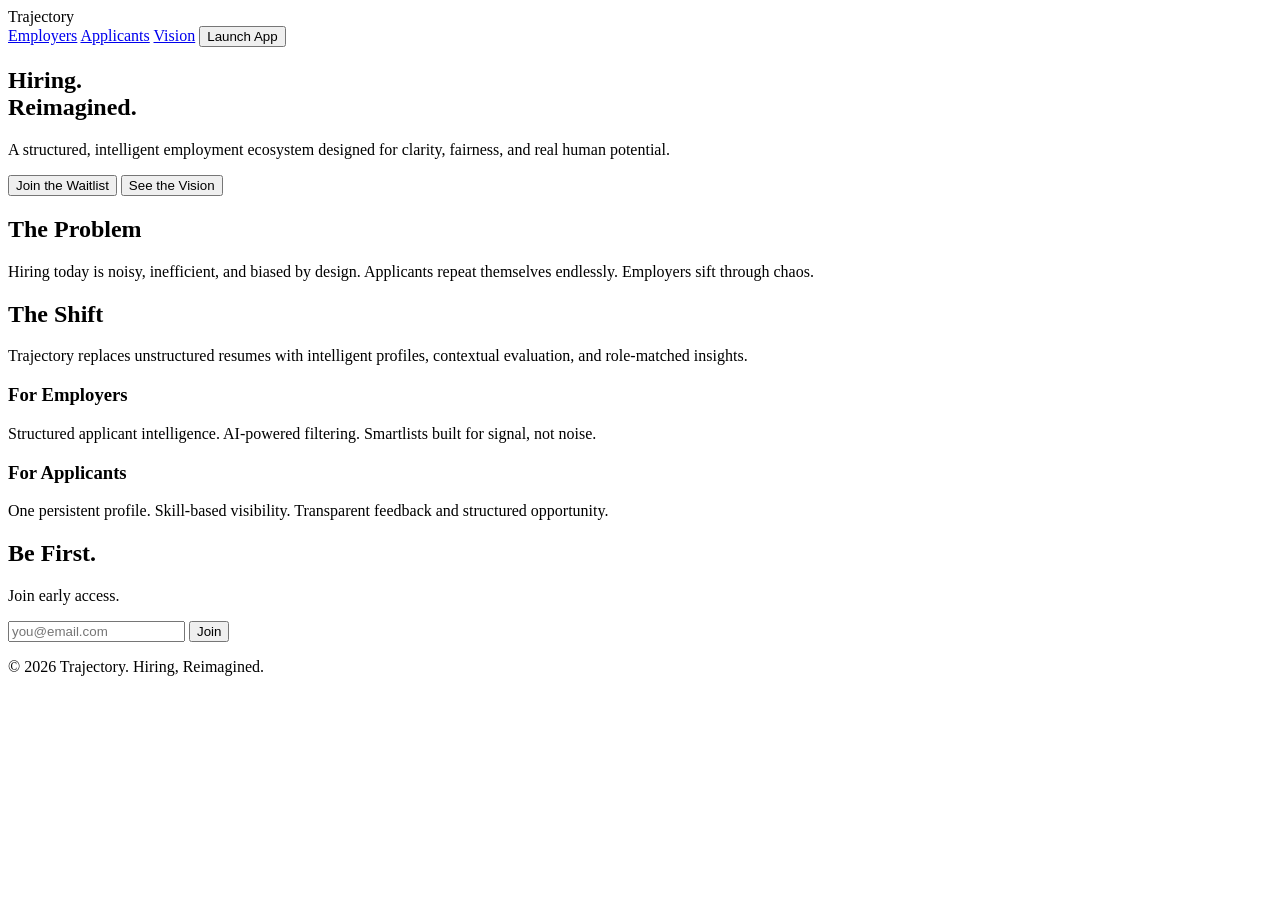
==== index.html @ 7c2caee3 "initial" ====
<!DOCTYPE html>
<html lang="en">
<head>
  <meta charset="UTF-8">
  <meta name="viewport" content="width=device-width, initial-scale=1.0">
  <title>Trajectory | Hiring, Reimagined</title>
  <link rel="stylesheet" href="css/base.css">
  <link rel="stylesheet" href="css/animations.css">
  <script defer src="js/main.js"></script>
</head>
<body>

<header class="navbar">
  <div class="logo">Trajectory</div>
  <nav>
    <a href="#employers">Employers</a>
    <a href="#applicants">Applicants</a>
    <a href="#vision">Vision</a>
    <button class="launch-btn">Launch App</button>
  </nav>
</header>

<section class="hero">
  <div class="hero-content">
    <h1>
      Hiring.<br>
      <span class="gradient-text">Reimagined.</span>
    </h1>
    <p>
      A structured, intelligent employment ecosystem designed for clarity,
      fairness, and real human potential.
    </p>
    <div class="hero-buttons">
      <button class="primary-btn">Join the Waitlist</button>
      <button class="secondary-btn">See the Vision</button>
    </div>
  </div>
  <div class="hero-glow"></div>
</section>

<section class="problem">
  <h2>The Problem</h2>
  <p>
    Hiring today is noisy, inefficient, and biased by design.
    Applicants repeat themselves endlessly. Employers sift through chaos.
  </p>
</section>

<section id="vision" class="vision">
  <h2>The Shift</h2>
  <p>
    Trajectory replaces unstructured resumes with intelligent profiles,
    contextual evaluation, and role-matched insights.
  </p>
</section>

<section id="employers" class="split-section">
  <div>
    <h3>For Employers</h3>
    <p>
      Structured applicant intelligence. AI-powered filtering.
      Smartlists built for signal, not noise.
    </p>
  </div>
</section>

<section id="applicants" class="split-section">
  <div>
    <h3>For Applicants</h3>
    <p>
      One persistent profile. Skill-based visibility.
      Transparent feedback and structured opportunity.
    </p>
  </div>
</section>

<section class="waitlist">
  <h2>Be First.</h2>
  <p>Join early access.</p>
  <form id="waitlist-form">
    <input type="email" placeholder="you@email.com" required>
    <button type="submit">Join</button>
  </form>
</section>

<footer>
  <p>© 2026 Trajectory. Hiring, Reimagined.</p>
</footer>

</body>
</html>
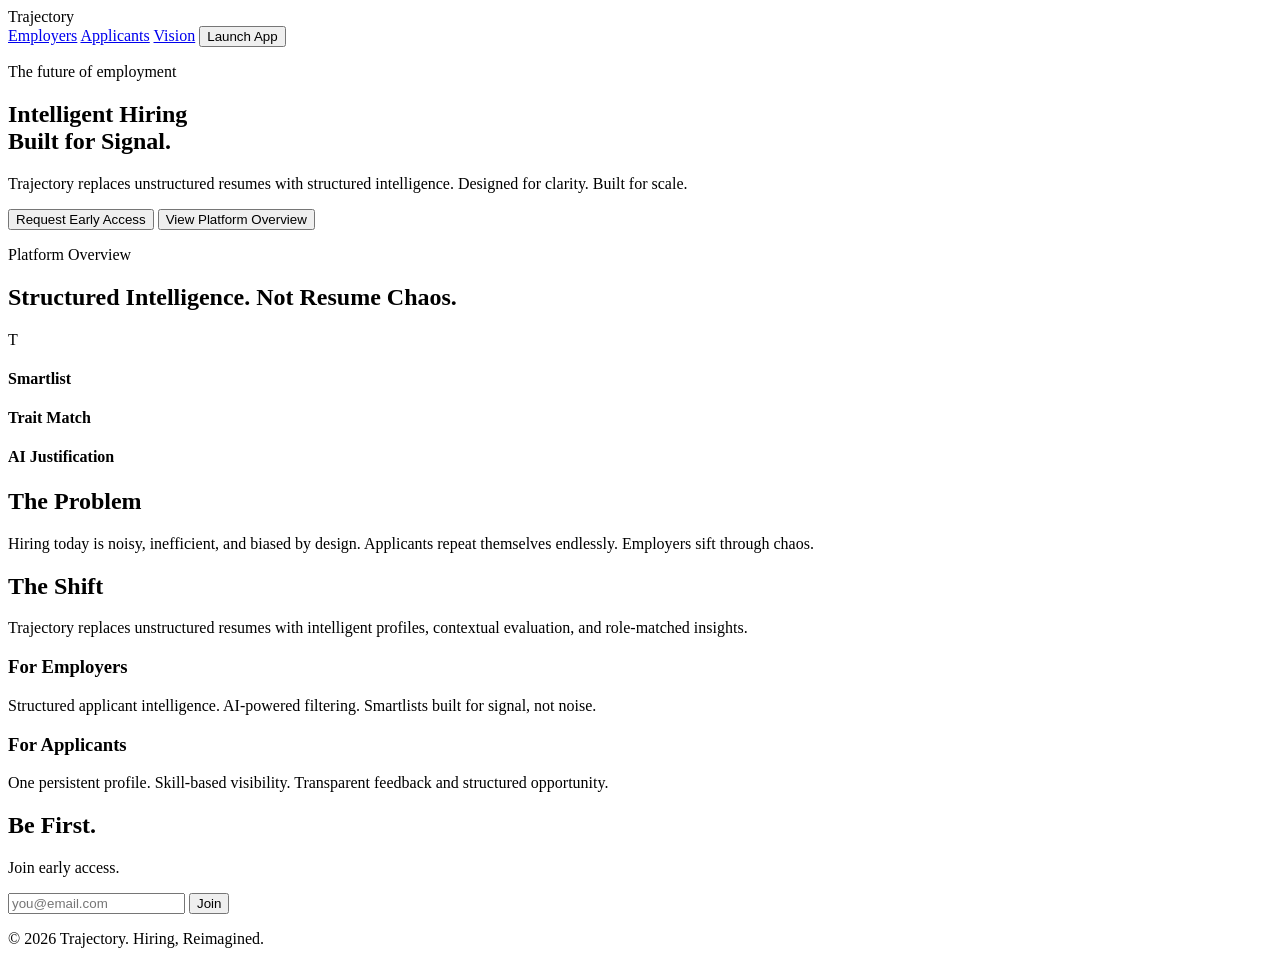
==== commit 7195bd3a: "features added" ====
--- a/index.html
+++ b/index.html
@@ -21,21 +21,68 @@
 </header>
 
 <section class="hero">
-  <div class="hero-content">
+  <div class="hero-inner">
+    <p class="eyebrow">The future of employment</p>
+    
     <h1>
-      Hiring.<br>
-      <span class="gradient-text">Reimagined.</span>
+      Intelligent Hiring<br>
+      <span class="gradient-text">Built for Signal.</span>
     </h1>
-    <p>
-      A structured, intelligent employment ecosystem designed for clarity,
-      fairness, and real human potential.
+
+    <p class="subtext">
+      Trajectory replaces unstructured resumes with structured intelligence.
+      Designed for clarity. Built for scale.
     </p>
+
     <div class="hero-buttons">
-      <button class="primary-btn">Join the Waitlist</button>
-      <button class="secondary-btn">See the Vision</button>
+      <button class="primary-btn">Request Early Access</button>
+      <button class="secondary-btn">View Platform Overview</button>
     </div>
   </div>
-  <div class="hero-glow"></div>
+
+  <div class="hero-grid"></div>
+</section>
+
+<section class="product-preview">
+  <div class="product-header">
+    <p class="eyebrow">Platform Overview</p>
+    <h2>Structured Intelligence. Not Resume Chaos.</h2>
+  </div>
+
+  <div class="dashboard-wrapper">
+    <div class="dashboard-mock">
+      <div class="sidebar">
+        <div class="logo-small">T</div>
+        <div class="nav-item active"></div>
+        <div class="nav-item"></div>
+        <div class="nav-item"></div>
+      </div>
+
+      <div class="dashboard-content">
+        <div class="topbar"></div>
+
+        <div class="cards">
+          <div class="card large">
+            <h4>Smartlist</h4>
+            <div class="bar"></div>
+            <div class="bar short"></div>
+            <div class="bar"></div>
+          </div>
+
+          <div class="card">
+            <h4>Trait Match</h4>
+            <div class="circle"></div>
+          </div>
+
+          <div class="card">
+            <h4>AI Justification</h4>
+            <div class="bar"></div>
+            <div class="bar short"></div>
+          </div>
+        </div>
+      </div>
+    </div>
+  </div>
 </section>
 
 <section class="problem">
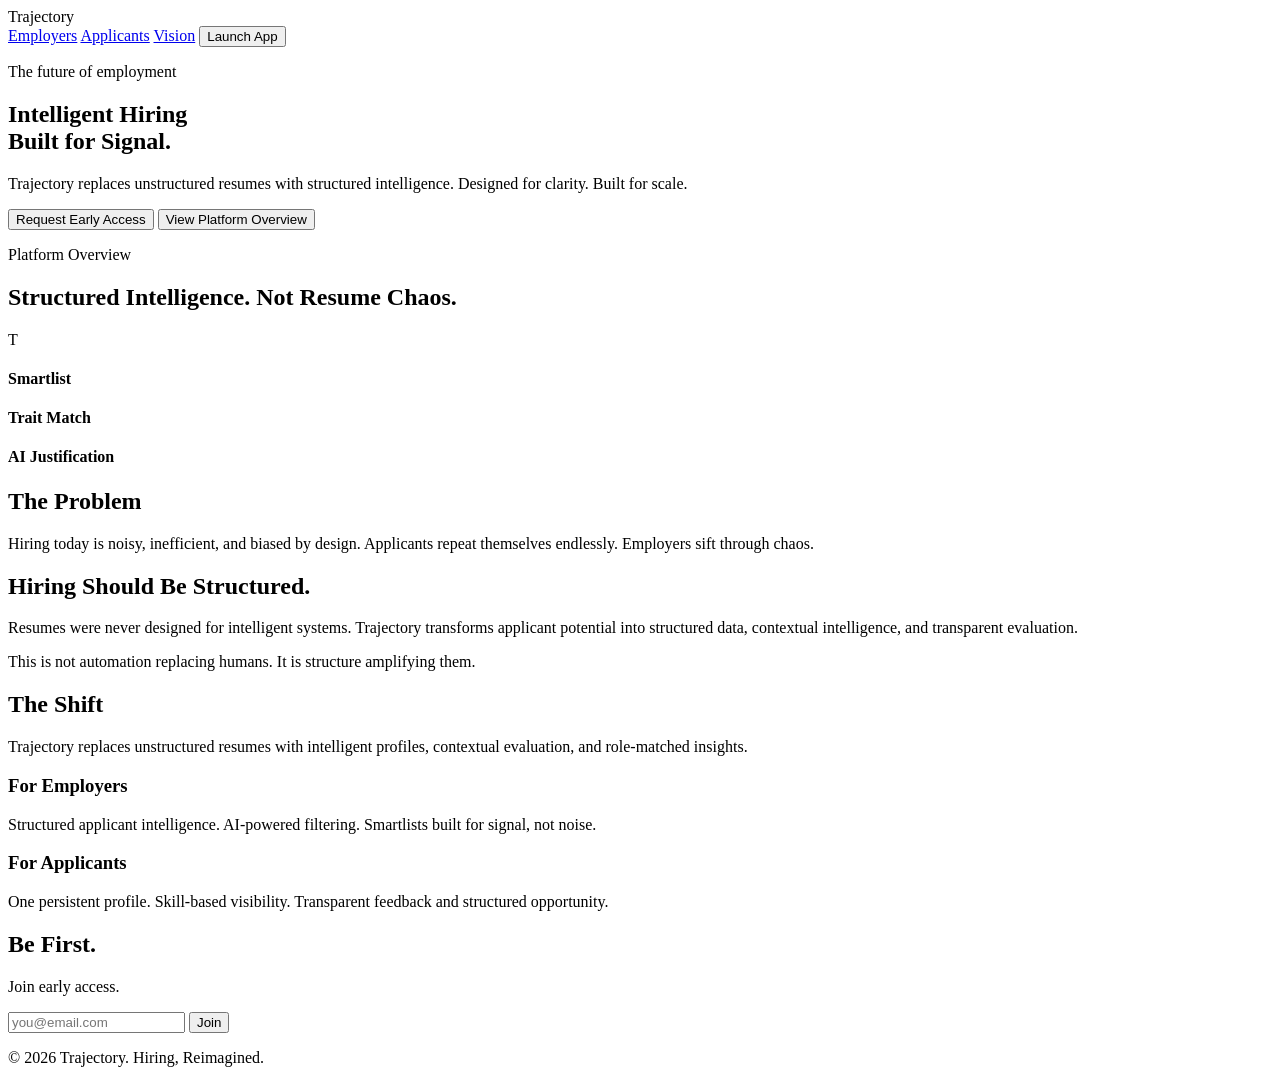
==== commit a28c5fc0: "ups" ====
--- a/index.html
+++ b/index.html
@@ -93,6 +93,19 @@
   </p>
 </section>
 
+<section class="manifesto">
+  <h2>Hiring Should Be Structured.</h2>
+  <p>
+    Resumes were never designed for intelligent systems.
+    Trajectory transforms applicant potential into structured data,
+    contextual intelligence, and transparent evaluation.
+  </p>
+  <p>
+    This is not automation replacing humans.
+    It is structure amplifying them.
+  </p>
+</section>
+
 <section id="vision" class="vision">
   <h2>The Shift</h2>
   <p>
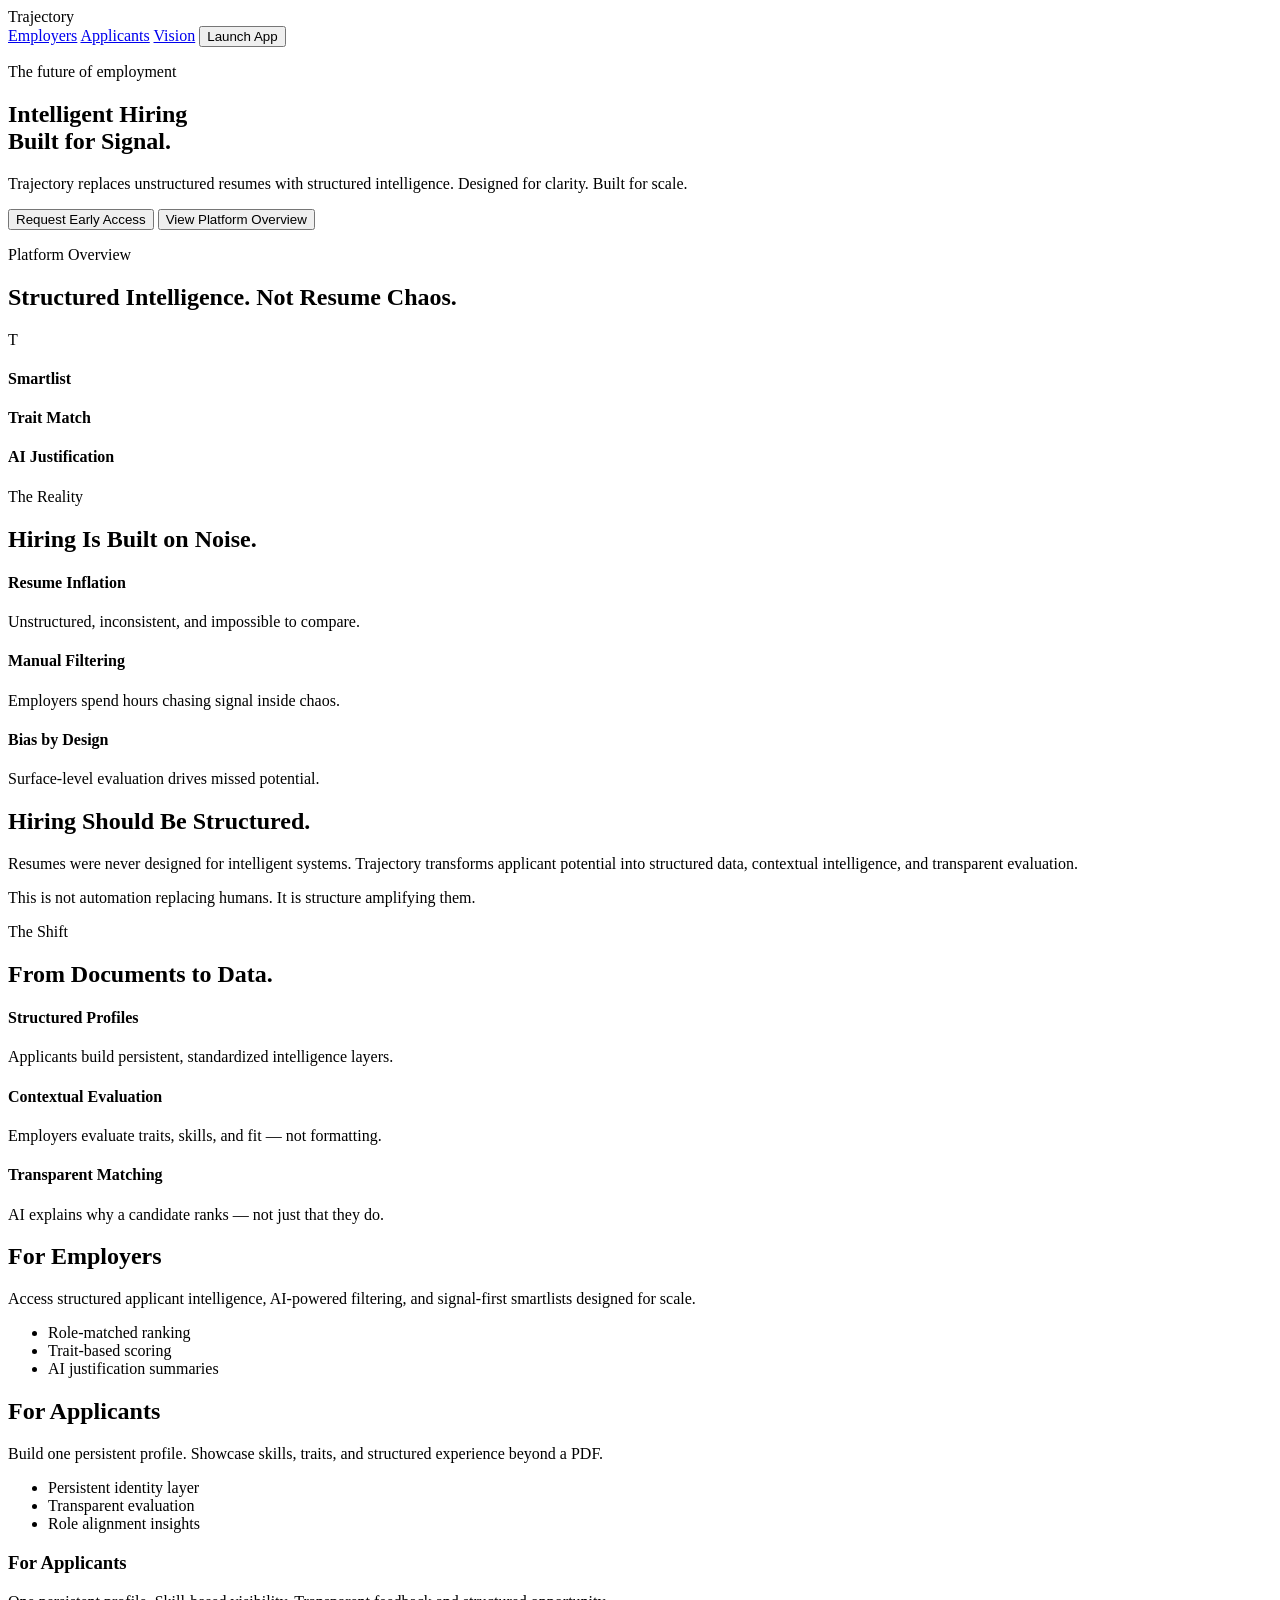
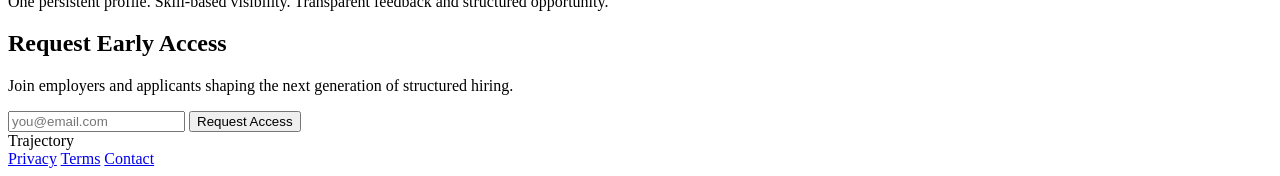
==== commit 72d2b6c2: "Home ups" ====
--- a/index.html
+++ b/index.html
@@ -86,11 +86,27 @@
 </section>
 
 <section class="problem">
-  <h2>The Problem</h2>
-  <p>
-    Hiring today is noisy, inefficient, and biased by design.
-    Applicants repeat themselves endlessly. Employers sift through chaos.
-  </p>
+  <div class="section-inner">
+    <p class="eyebrow">The Reality</p>
+    <h2>Hiring Is Built on Noise.</h2>
+
+    <div class="problem-grid">
+      <div class="problem-card">
+        <h4>Resume Inflation</h4>
+        <p>Unstructured, inconsistent, and impossible to compare.</p>
+      </div>
+
+      <div class="problem-card">
+        <h4>Manual Filtering</h4>
+        <p>Employers spend hours chasing signal inside chaos.</p>
+      </div>
+
+      <div class="problem-card">
+        <h4>Bias by Design</h4>
+        <p>Surface-level evaluation drives missed potential.</p>
+      </div>
+    </div>
+  </div>
 </section>
 
 <section class="manifesto">
@@ -107,20 +123,58 @@
 </section>
 
 <section id="vision" class="vision">
-  <h2>The Shift</h2>
-  <p>
-    Trajectory replaces unstructured resumes with intelligent profiles,
-    contextual evaluation, and role-matched insights.
-  </p>
-</section>
-
-<section id="employers" class="split-section">
-  <div>
-    <h3>For Employers</h3>
-    <p>
-      Structured applicant intelligence. AI-powered filtering.
-      Smartlists built for signal, not noise.
-    </p>
+  <div class="section-inner">
+    <p class="eyebrow">The Shift</p>
+    <h2>From Documents to Data.</h2>
+
+    <div class="vision-split">
+      <div>
+        <h4>Structured Profiles</h4>
+        <p>Applicants build persistent, standardized intelligence layers.</p>
+      </div>
+
+      <div>
+        <h4>Contextual Evaluation</h4>
+        <p>Employers evaluate traits, skills, and fit — not formatting.</p>
+      </div>
+
+      <div>
+        <h4>Transparent Matching</h4>
+        <p>AI explains why a candidate ranks — not just that they do.</p>
+      </div>
+    </div>
+  </div>
+</section>
+
+<section class="audience">
+  <div class="audience-inner">
+
+    <div id="employers" class="audience-block">
+      <h2>For Employers</h2>
+      <p>
+        Access structured applicant intelligence, AI-powered filtering,
+        and signal-first smartlists designed for scale.
+      </p>
+      <ul>
+        <li>Role-matched ranking</li>
+        <li>Trait-based scoring</li>
+        <li>AI justification summaries</li>
+      </ul>
+    </div>
+
+    <div id="applicants" class="audience-block">
+      <h2>For Applicants</h2>
+      <p>
+        Build one persistent profile. Showcase skills,
+        traits, and structured experience beyond a PDF.
+      </p>
+      <ul>
+        <li>Persistent identity layer</li>
+        <li>Transparent evaluation</li>
+        <li>Role alignment insights</li>
+      </ul>
+    </div>
+
   </div>
 </section>
 
@@ -135,16 +189,29 @@
 </section>
 
 <section class="waitlist">
-  <h2>Be First.</h2>
-  <p>Join early access.</p>
-  <form id="waitlist-form">
-    <input type="email" placeholder="you@email.com" required>
-    <button type="submit">Join</button>
-  </form>
-</section>
-
-<footer>
-  <p>© 2026 Trajectory. Hiring, Reimagined.</p>
+  <div class="waitlist-inner">
+    <h2>Request Early Access</h2>
+    <p>
+      Join employers and applicants shaping the next generation
+      of structured hiring.
+    </p>
+
+    <form id="waitlist-form">
+      <input type="email" placeholder="you@email.com" required>
+      <button type="submit" class="primary-btn">Request Access</button>
+    </form>
+  </div>
+</section>
+
+<footer class="footer">
+  <div class="footer-inner">
+    <div class="footer-logo">Trajectory</div>
+    <div class="footer-links">
+      <a href="#">Privacy</a>
+      <a href="#">Terms</a>
+      <a href="#">Contact</a>
+    </div>
+  </div>
 </footer>
 
 </body>
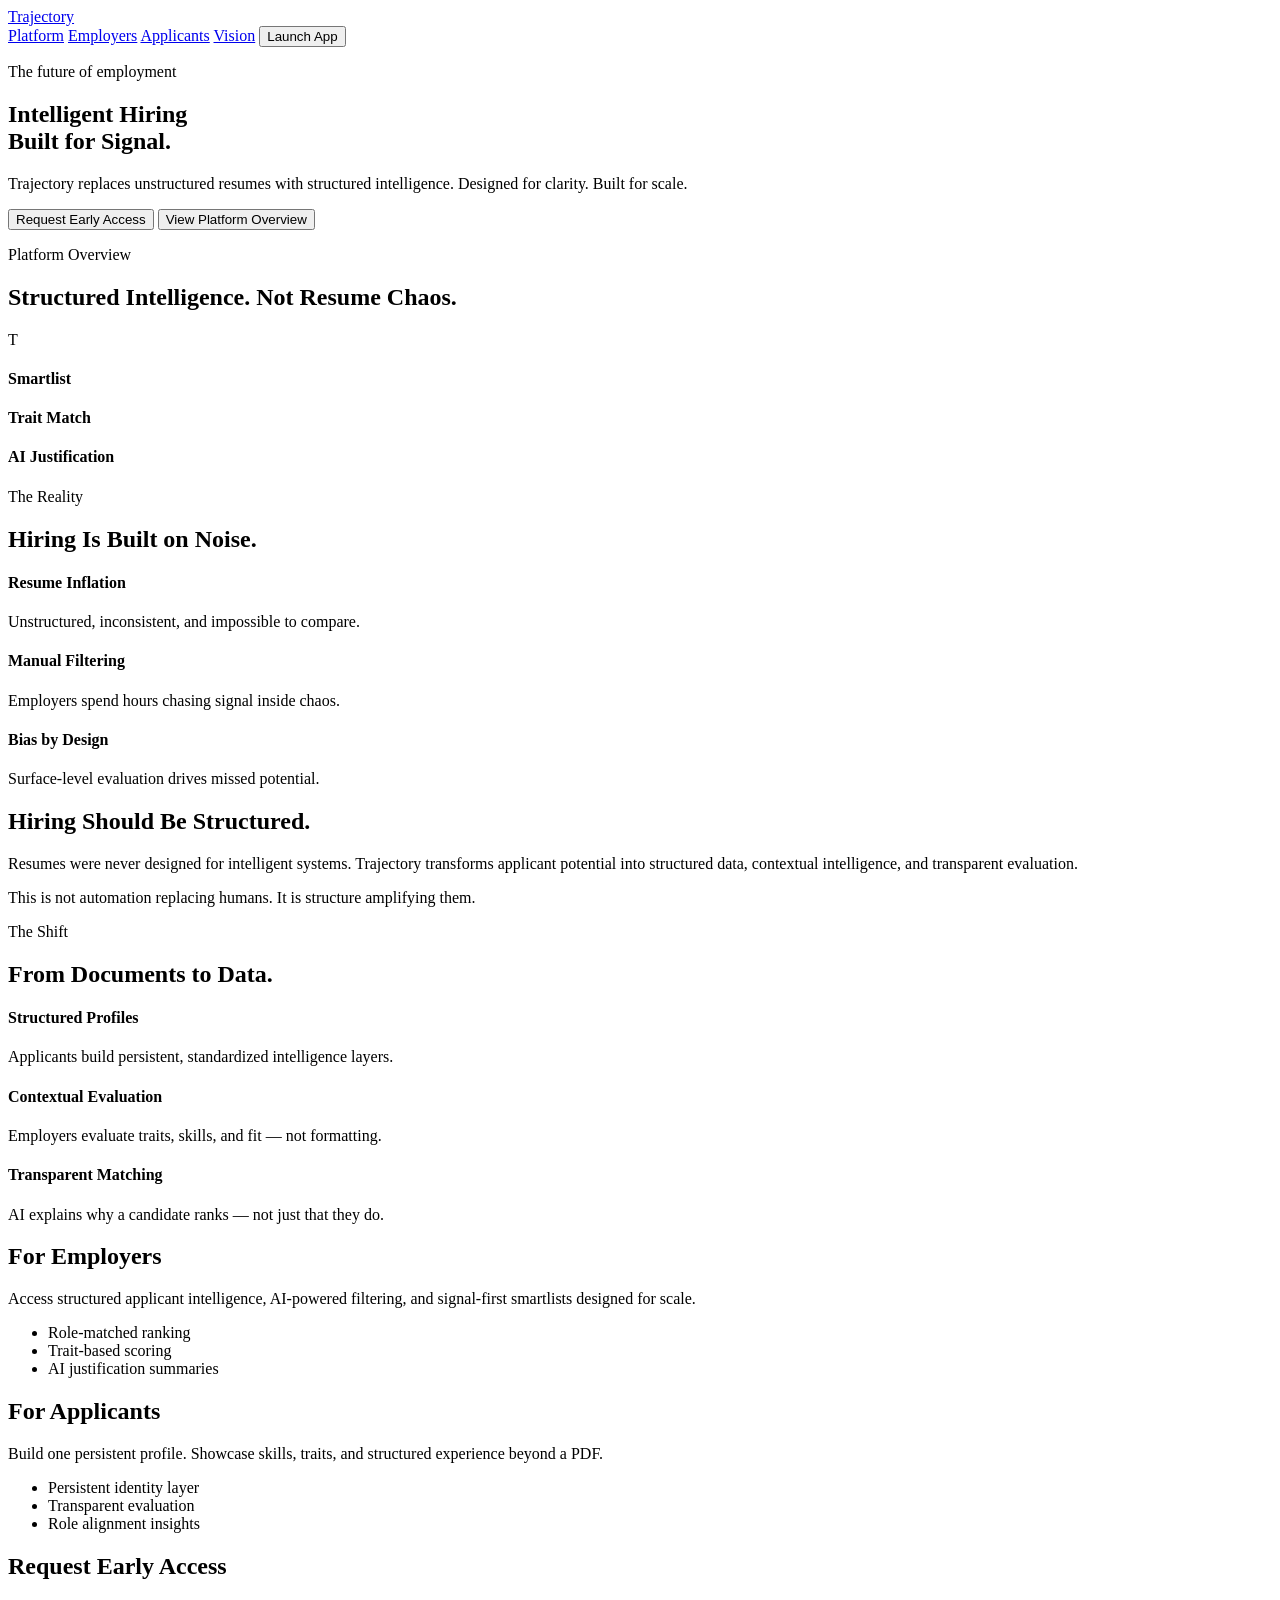
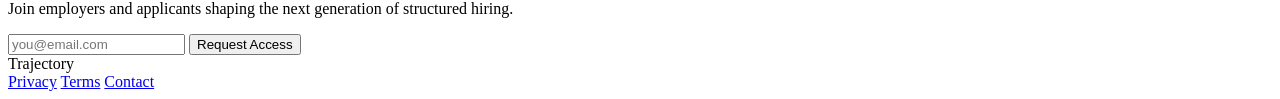
==== commit 75d36733: "navbar + pages" ====
--- a/index.html
+++ b/index.html
@@ -10,15 +10,7 @@
 </head>
 <body>
 
-<header class="navbar">
-  <div class="logo">Trajectory</div>
-  <nav>
-    <a href="#employers">Employers</a>
-    <a href="#applicants">Applicants</a>
-    <a href="#vision">Vision</a>
-    <button class="launch-btn">Launch App</button>
-  </nav>
-</header>
+<div id="navbar-placeholder"></div>
 
 <section class="hero">
   <div class="hero-inner">
@@ -178,16 +170,6 @@
   </div>
 </section>
 
-<section id="applicants" class="split-section">
-  <div>
-    <h3>For Applicants</h3>
-    <p>
-      One persistent profile. Skill-based visibility.
-      Transparent feedback and structured opportunity.
-    </p>
-  </div>
-</section>
-
 <section class="waitlist">
   <div class="waitlist-inner">
     <h2>Request Early Access</h2>
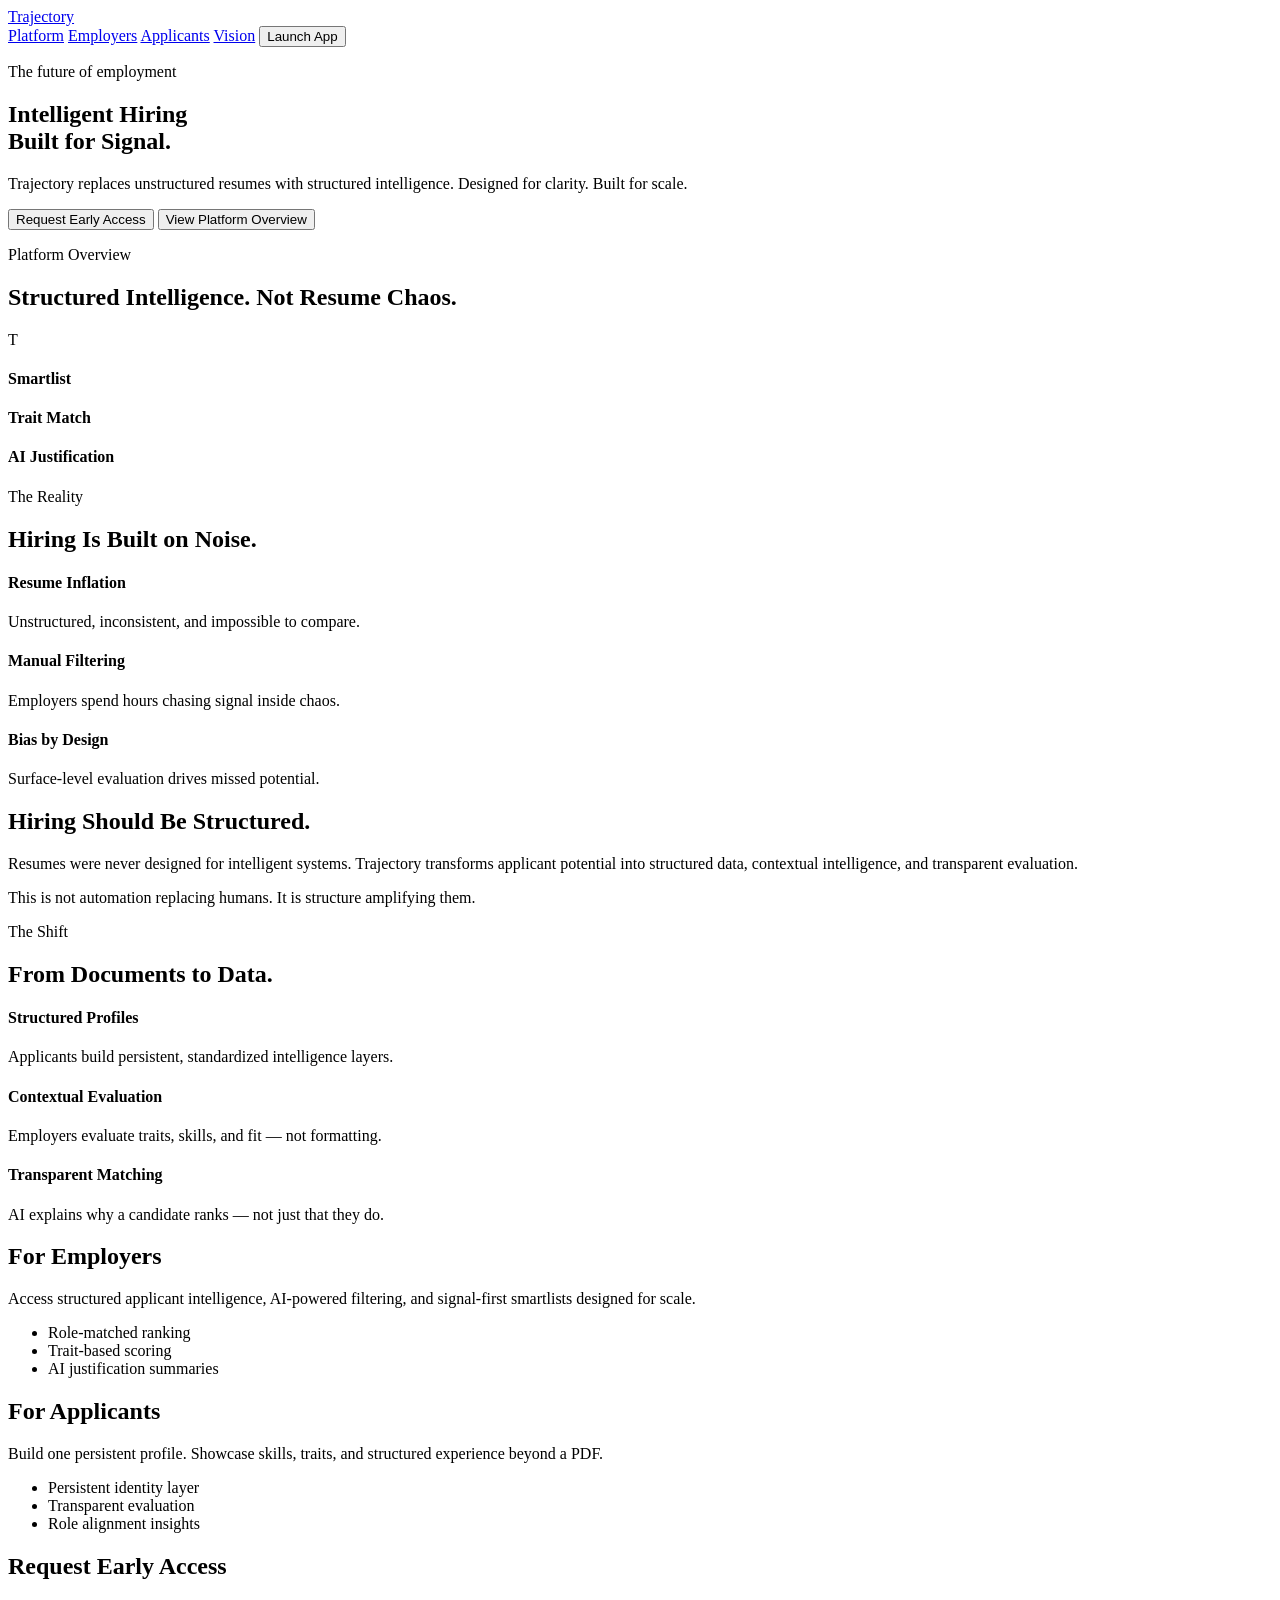
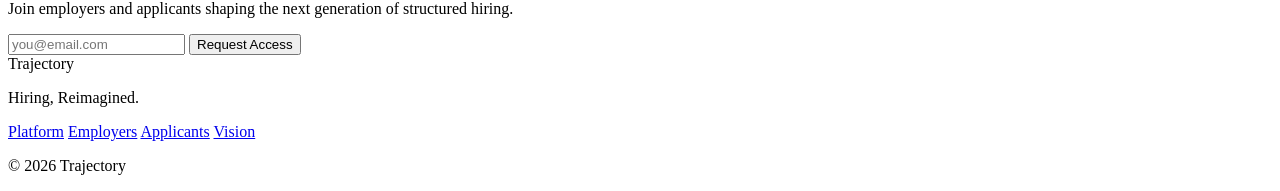
==== commit 6b0a385a: "footer" ====
--- a/index.html
+++ b/index.html
@@ -185,16 +185,7 @@
   </div>
 </section>
 
-<footer class="footer">
-  <div class="footer-inner">
-    <div class="footer-logo">Trajectory</div>
-    <div class="footer-links">
-      <a href="#">Privacy</a>
-      <a href="#">Terms</a>
-      <a href="#">Contact</a>
-    </div>
-  </div>
-</footer>
+<div id="footer-placeholder"></div>
 
 </body>
 </html>
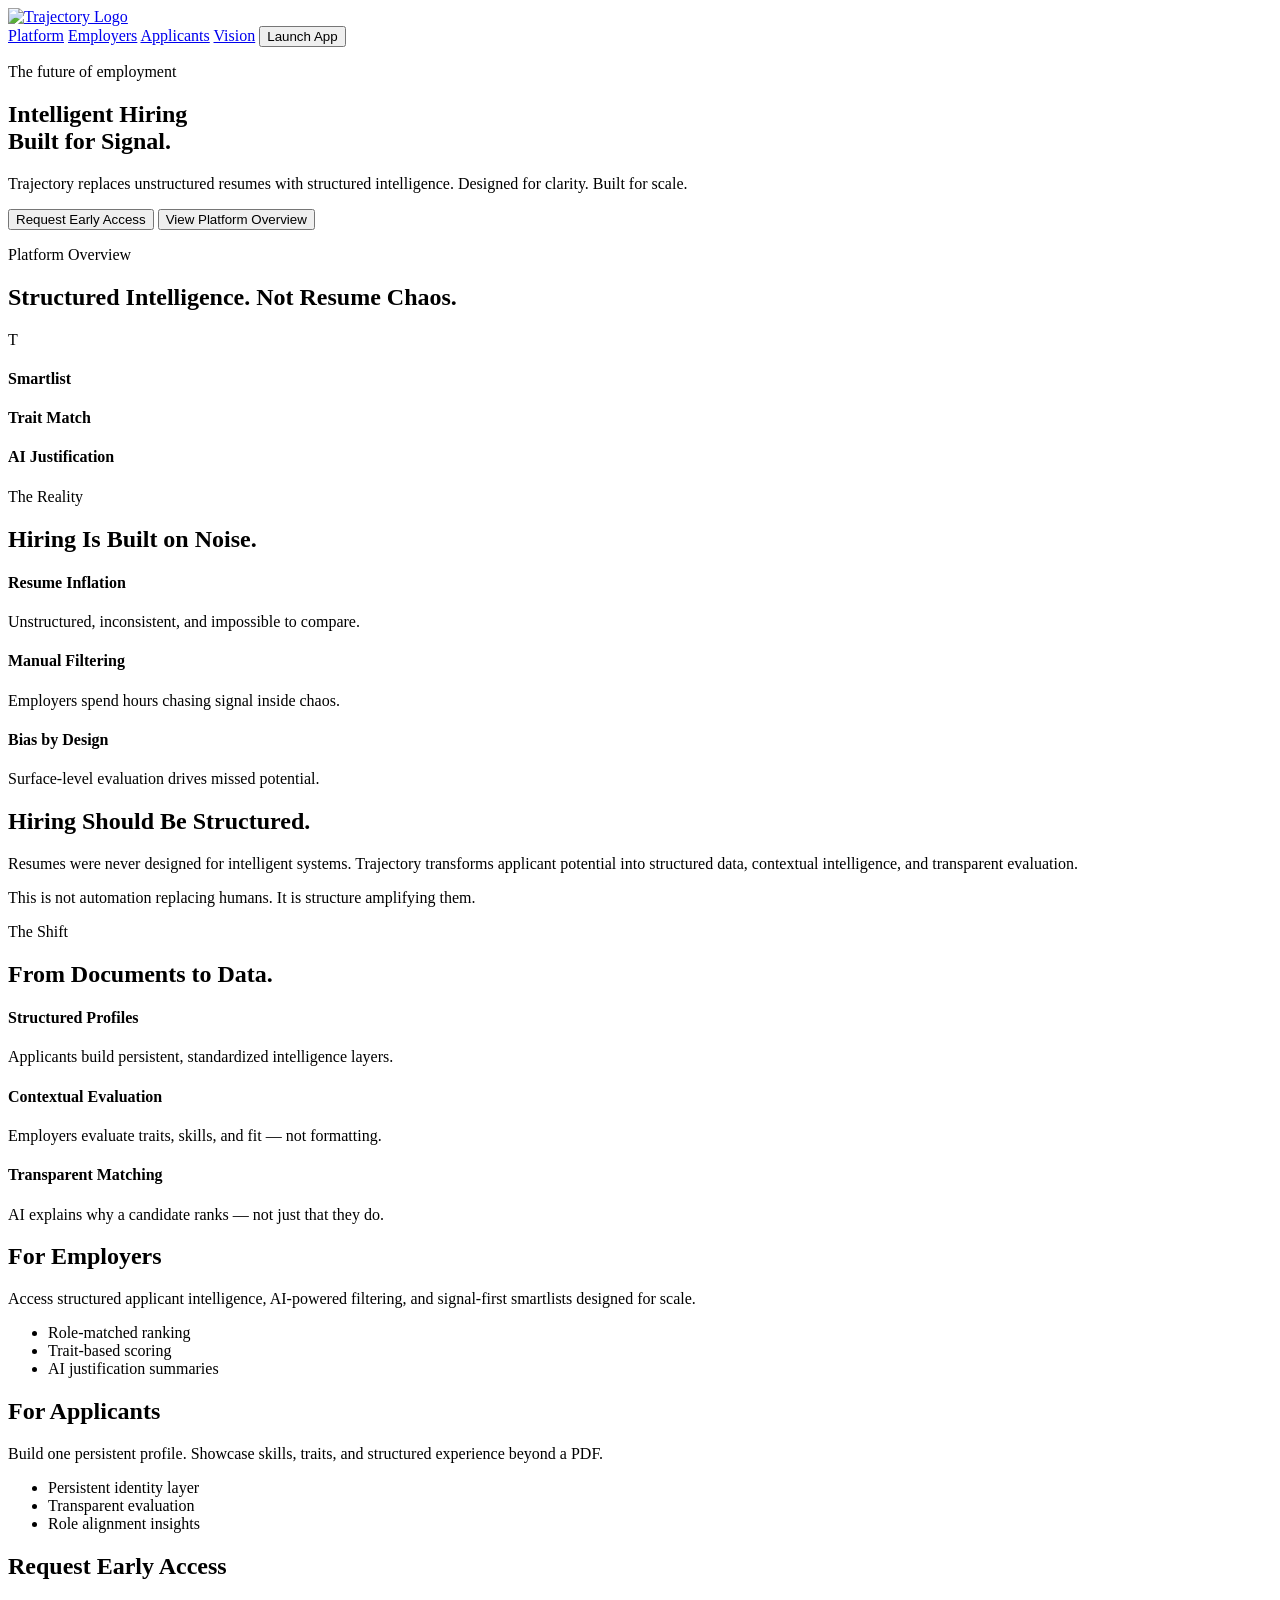
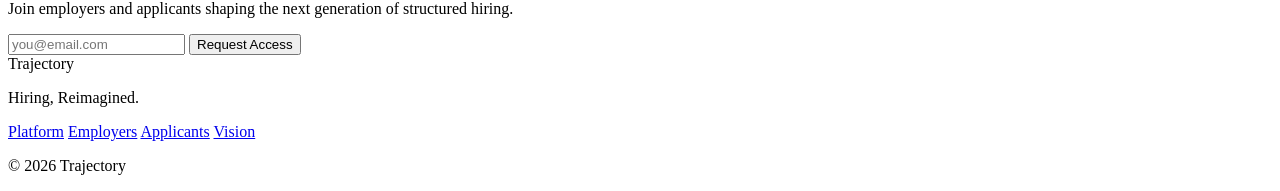
==== commit e6ce30a9: "favicon and logo" ====
--- a/index.html
+++ b/index.html
@@ -4,6 +4,7 @@
   <meta charset="UTF-8">
   <meta name="viewport" content="width=device-width, initial-scale=1.0">
   <title>Trajectory | Hiring, Reimagined</title>
+  <link rel="icon" type="image/png" href="assets/icons/favicon.png">
   <link rel="stylesheet" href="css/base.css">
   <link rel="stylesheet" href="css/animations.css">
   <script defer src="js/main.js"></script>
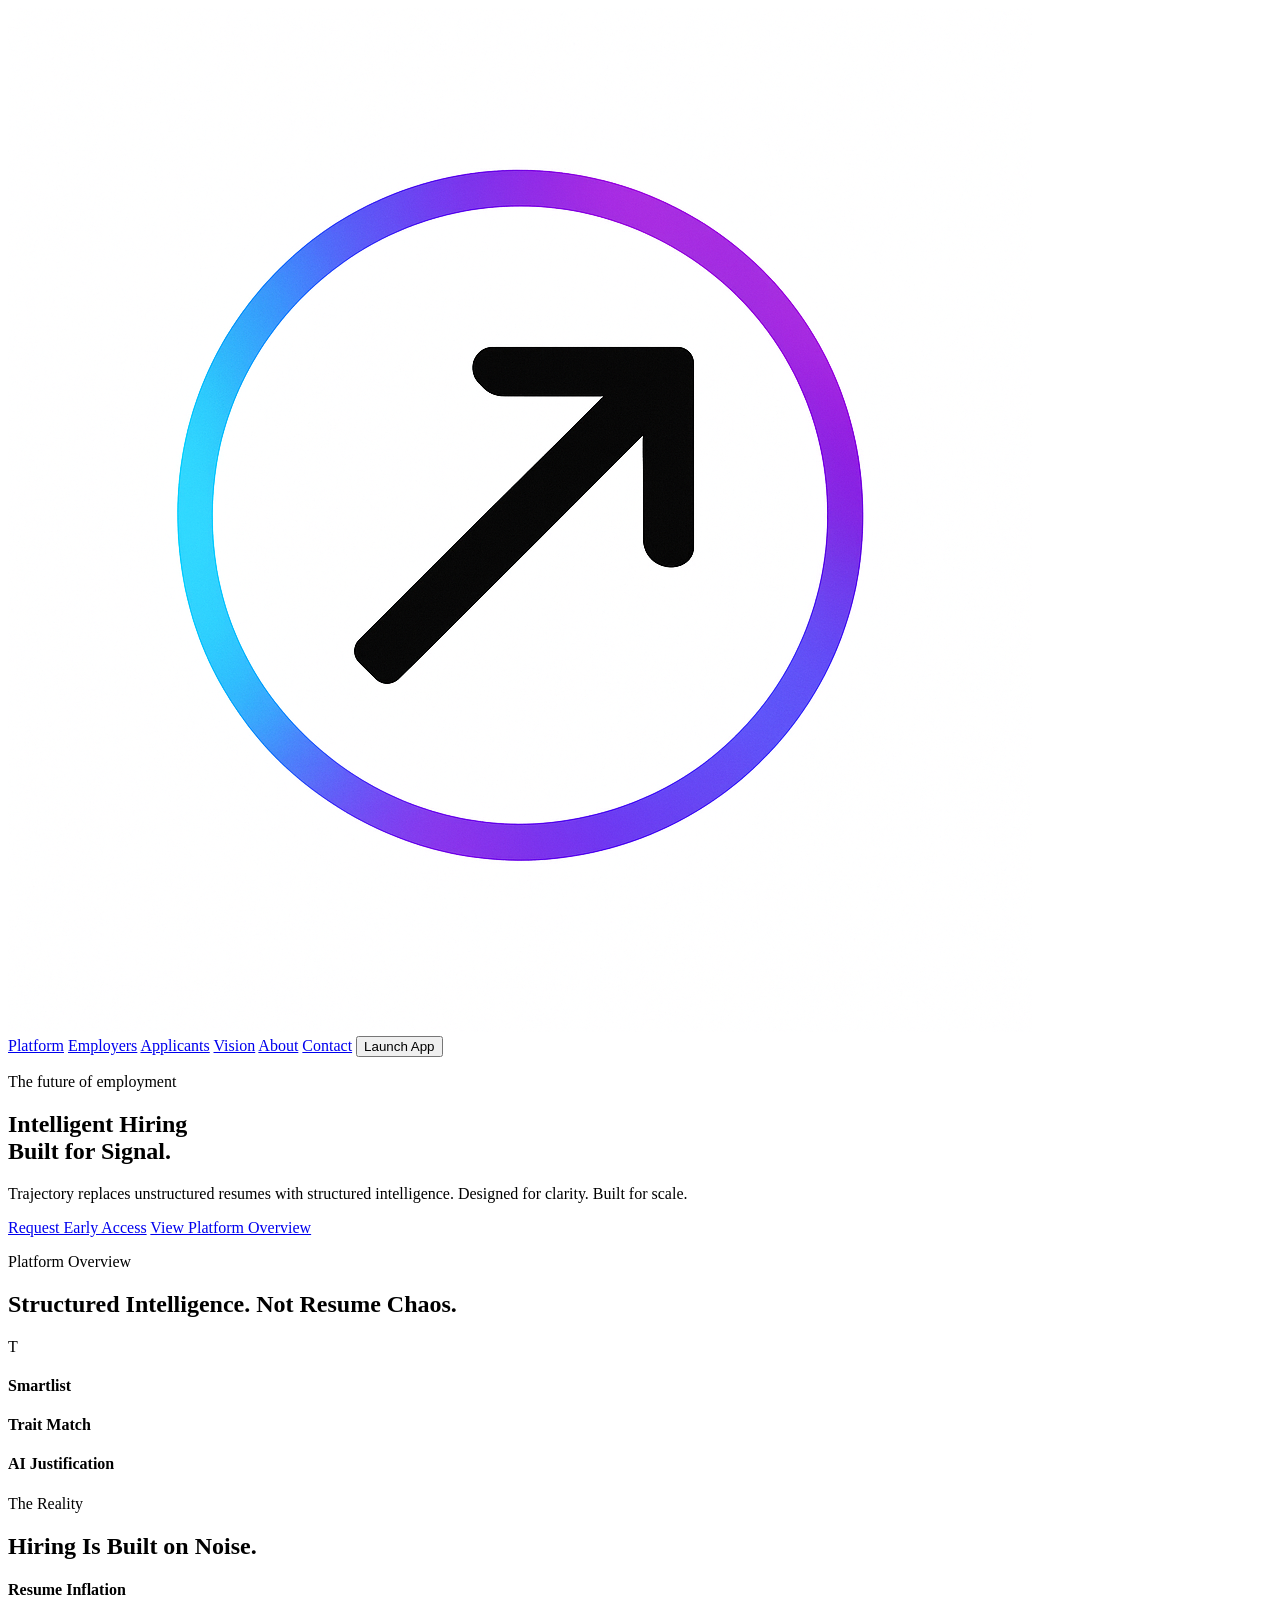
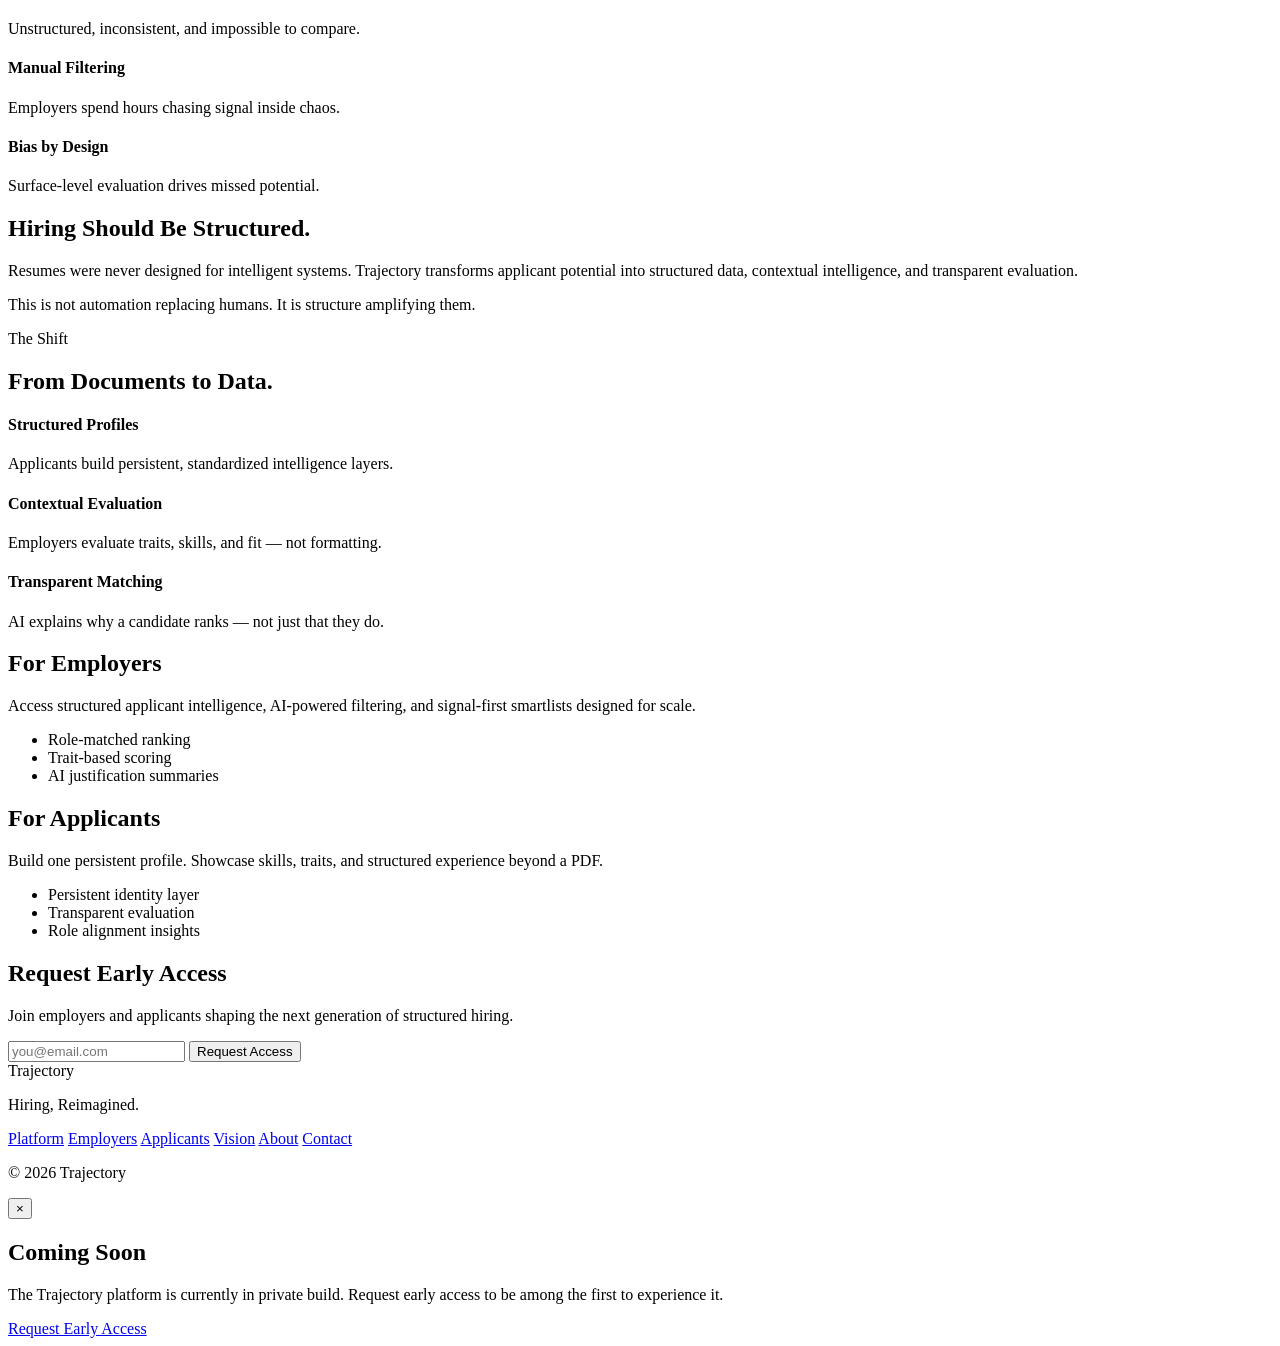
==== commit a1f4c3aa: "lots of ups, modal, hamburger ups" ====
--- a/index.html
+++ b/index.html
@@ -28,8 +28,8 @@
     </p>
 
     <div class="hero-buttons">
-      <button class="primary-btn">Request Early Access</button>
-      <button class="secondary-btn">View Platform Overview</button>
+      <a href="contact.html" class="primary-btn">Request Early Access</a>
+      <a href="product.html" class="secondary-btn">View Platform Overview</a>
     </div>
   </div>
 
@@ -188,5 +188,20 @@
 
 <div id="footer-placeholder"></div>
 
+<!-- Launch Modal -->
+<div class="modal-overlay" id="launch-overlay">
+  <div class="modal" id="launch-modal">
+    <button class="modal-close" id="modal-close">&times;</button>
+
+    <h2>Coming Soon</h2>
+    <p>
+      The Trajectory platform is currently in private build.
+      Request early access to be among the first to experience it.
+    </p>
+
+    <a href="contact.html" class="primary-btn">Request Early Access</a>
+  </div>
+</div>
+
 </body>
 </html>
